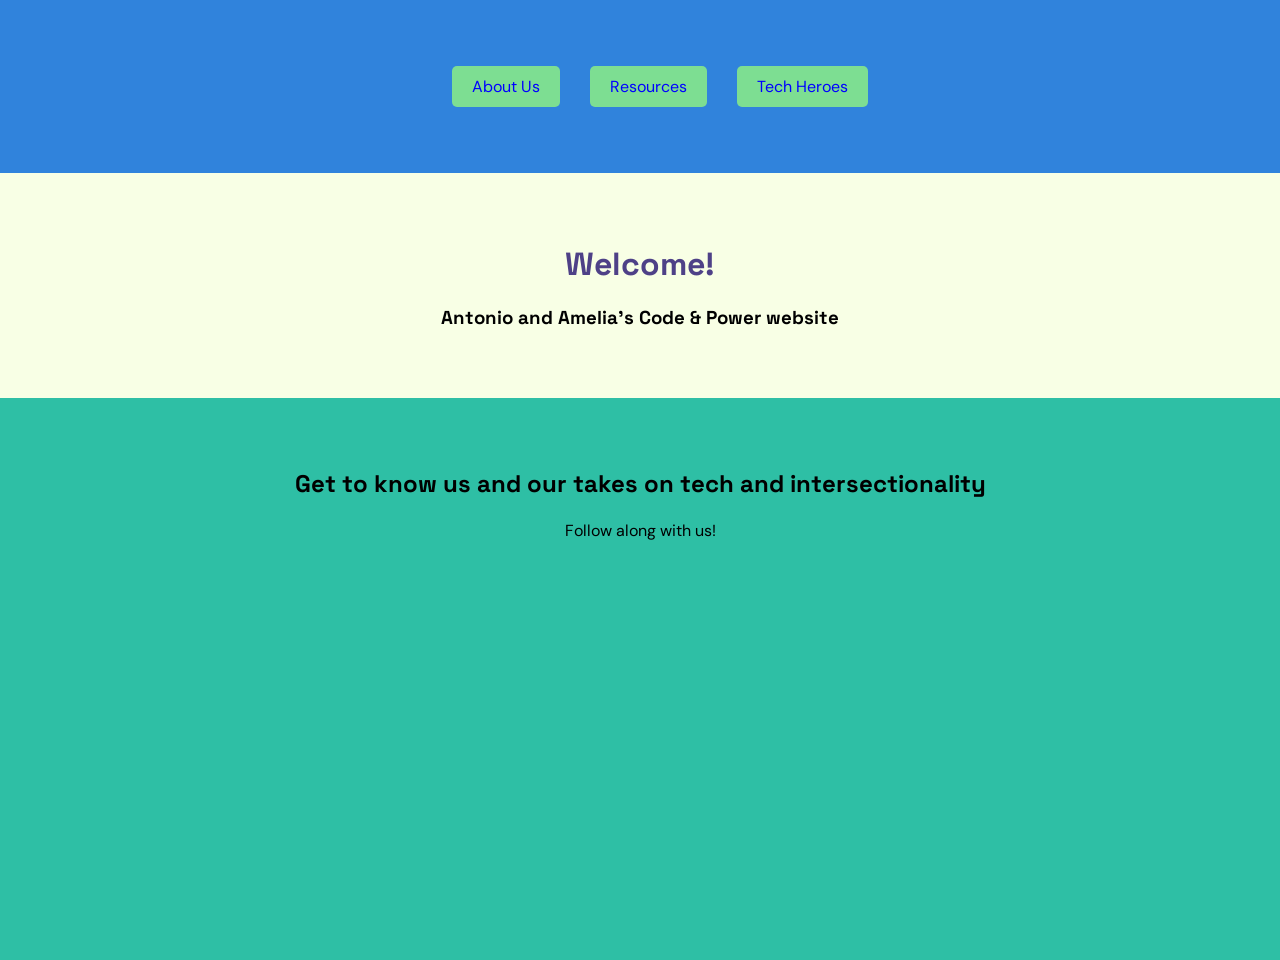
==== index.html @ d865feb1 "Update index.html" ====
<!DOCTYPE html>
<html lang="en">
<head>
    <meta charset="UTF-8">
    <title>Project #2</title>
	<!--Links this page to the style page AC-->
    <link rel="stylesheet" href="styles.css">
</head>

	<!-- The navigation bar AR -->
    <nav aria-label="Main navigation" class="site-nav">
        <ul>
			<!-- Link to the About Us page AR -->
            <li><a class="nav-button" href="aboutus.html">About Us</a></li> <!--Class so we can style the specific buttons AC-->
			<!-- Link to the resources page AR -->
            <li><a class="nav-button" href="resources.html">Resources</a></li> <!--Class so we can style the specific buttons AC-->
			<!-- Link to the tech heroes page AR -->
            <li><a class="nav-button" href="techheroes.html">Tech Heroes</a></li> <!--Class so we can style the specific buttons AC-->
        </ul>
    </nav>
	
<!-- This is the splash/welcome page AR -->
<body class="index"> 
	<!-- The main header and first impression of the website AR -->
	<header class="welcome">
	    <h1>Welcome!</h1>
	    <h3>Antonio and Amelia's Code & Power website</h3> <!--Smaller header to distinguish from the actual title AC-->
	</header>

    <main>
		<!-- This is the subheader AR -->
		<!-- It has a class so we can style it AC-->
        <section class="hero">
		  <div class="hero-content container">
			<!--Header 2 for text AC-->
		    <h2>Get to know us and our takes on tech and intersectionality</h2>
			<!--Paragraph size text AC-->
		    <p class="hero-subhead">Follow along with us!</p>
		  </div>
    </main>
</body>
</html>
---- styles.css ----
/*
  Color Pallette AC
  Light Yellow/background: #F8FFE5
  Dusty Grape: #4E4187
  Brilliant Azure: #3083DC
  Light Green: #7DDE92
  Ocean Mist: #2EBFA5
*/

@import url('https://fonts.googleapis.com/css2?family=DM+Sans&family=Space+Grotesk:wght@500;600;700&display=swap');

.about-us, .resources, .tech-heroes {
  background-color: #F8FFE5; /* Makes the background of the pages a light yellow AC*/
}

h1 {
  color: #4E4187; /* Makes h1 have Dusty Grape color AC*/
  text-align: center; /* Centers h1 AC*/
}

body {
  font-family: 'DM Sans', sans-serif; /* changes font of body text AC*/
}

h1, h2, h3 {
  font-family: 'Space Grotesk', sans-serif; /*changes font of headers AC*/
}

p {
  line-height: 1.6; /* Makes line spacing bigger so it's easier to read AC*/
}

.Antonio-head {
  color: #3083DC; /* Makes headers with this class the Brilliant Azure color AC*/
}

.Amelia-head {
  color: #2EBFA5; /* Makes headers with this class the Ocean Mist color AC*/
}

.site-nav ul {
  display: flex; /* Makes links horizontal AC*/
  gap: 30px; /* Puts a gap between the links AC*/
  list-style: none; /* Gets rid of the bullets AC*/
  justify-content: center; /* Center aligns the links AC*/
}

.site-nav {
  background-color: #3083DC; /*background color for links block on home AC*/
  padding: 50px 20px; 
}

.site-nav a {
  display: inline-block;
  transition: transform 0.2s;
}

.site-nav a:hover {
  transform: scale(1.1); /*Makes nav buttons grow when hovered over AC*/
}

.index {
  text-align: center; /* Aligns text on index page to center AC*/
}

.welcome {
  padding: 50px;
}

.welcome {
  background-color: #F8FFE5; /*background color for Welcome block AC*/
}

.hero {
  background-color: #2EBFA5; /*background color for bottom section of home AC*/
  text-align: center;
  padding: 50px 50px 400px;
}

p a:hover {
  color: red; /* links are red when hovered over AC*/
}

a:visited {
  color: #4E4187; /*visited links turn purple AC*/
}

a:link {
  color: blue /*default link color AC*/
}

body {
  margin: 0;
}

.nav-button {
  background-color: #7DDE92; /*home button colors AC*/
  padding: 10px 20px;
  text-decoration: none; /*gets rid of bullets AC*/
  border-radius: 5px;
}

.hero-text {
  text-align: center;
  padding: 5px 500px 25px 500px;
}

img {
  display: block;
  margin: 0 auto; /*center aligns AC*/
  padding: 5px 50px;
  height: 500px;
}

.Allison-title {
  text-align: center;
  padding: 5px 50px;
}

.hero-links {
  list-style: none; /*gets rid of bullets AC*/
  text-align: center;
}

.hero-links a:hover {
color: red; /*hovered over links are red AC*/
}
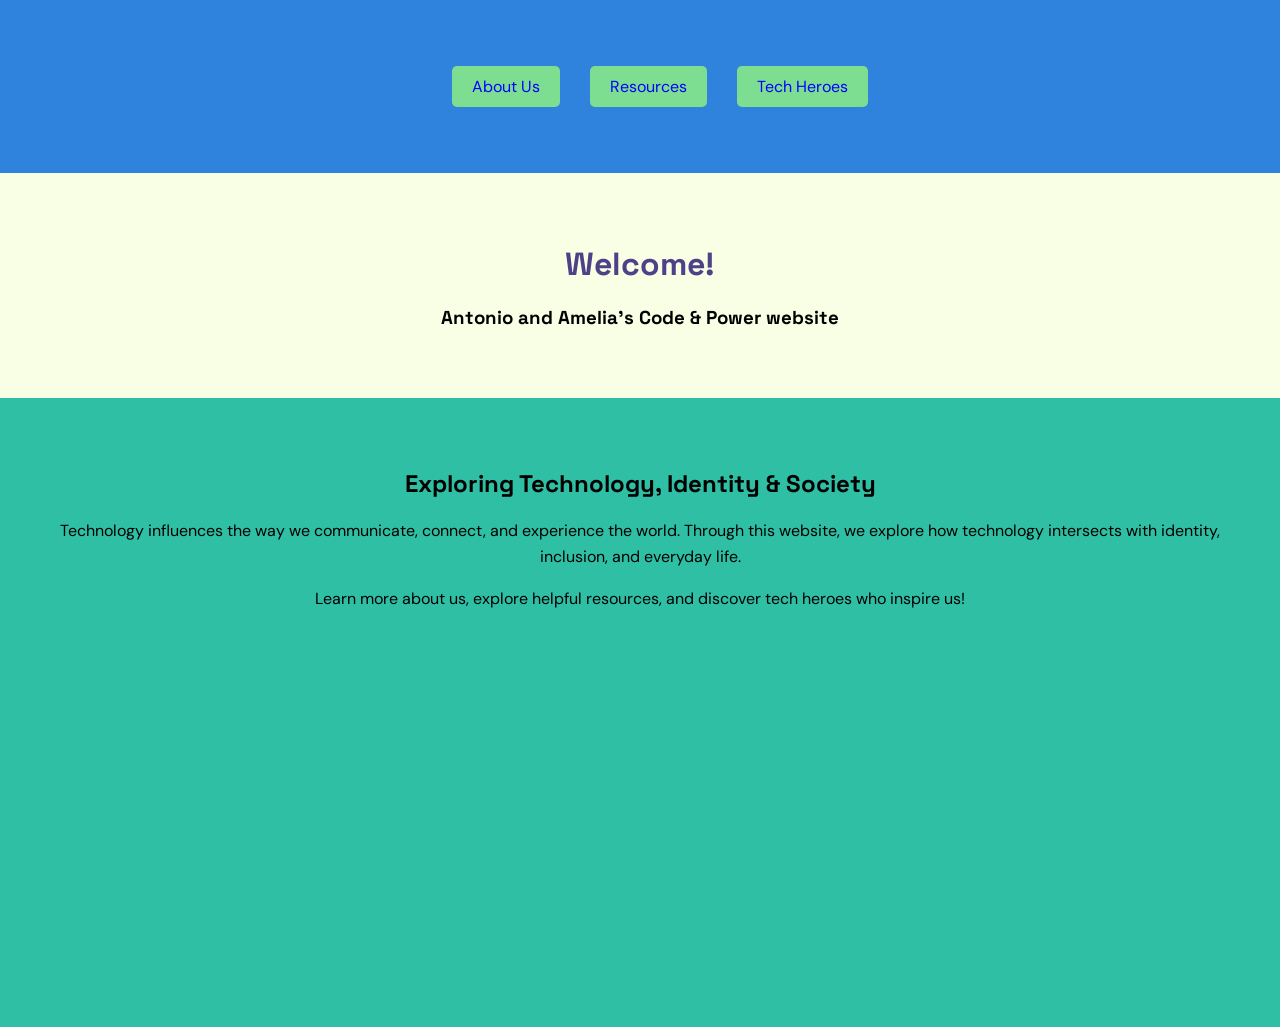
==== commit 86c67b1a: "Update index.html" ====
--- a/index.html
+++ b/index.html
@@ -30,13 +30,24 @@
     <main>
 		<!-- This is the subheader AR -->
 		<!-- It has a class so we can style it AC-->
-        <section class="hero">
-		  <div class="hero-content container">
-			<!--Header 2 for text AC-->
-		    <h2>Get to know us and our takes on tech and intersectionality</h2>
-			<!--Paragraph size text AC-->
-		    <p class="hero-subhead">Follow along with us!</p>
-		  </div>
+    <section class="hero">
+  		<div class="hero-content container">
+		    <h2>Exploring Technology, Identity & Society</h2>
+		
+		    <p class="hero-subhead">
+		      Technology influences the way we communicate,
+		      connect, and experience the world. Through
+		      this website, we explore how technology
+		      intersects with identity, inclusion, and
+		      everyday life.
+		    </p>
+		
+		    <p>
+		      Learn more about us, explore helpful resources,
+		      and discover tech heroes who inspire us!
+		    </p>
+ 		 </div>
+</section>
     </main>
 </body>
 </html>
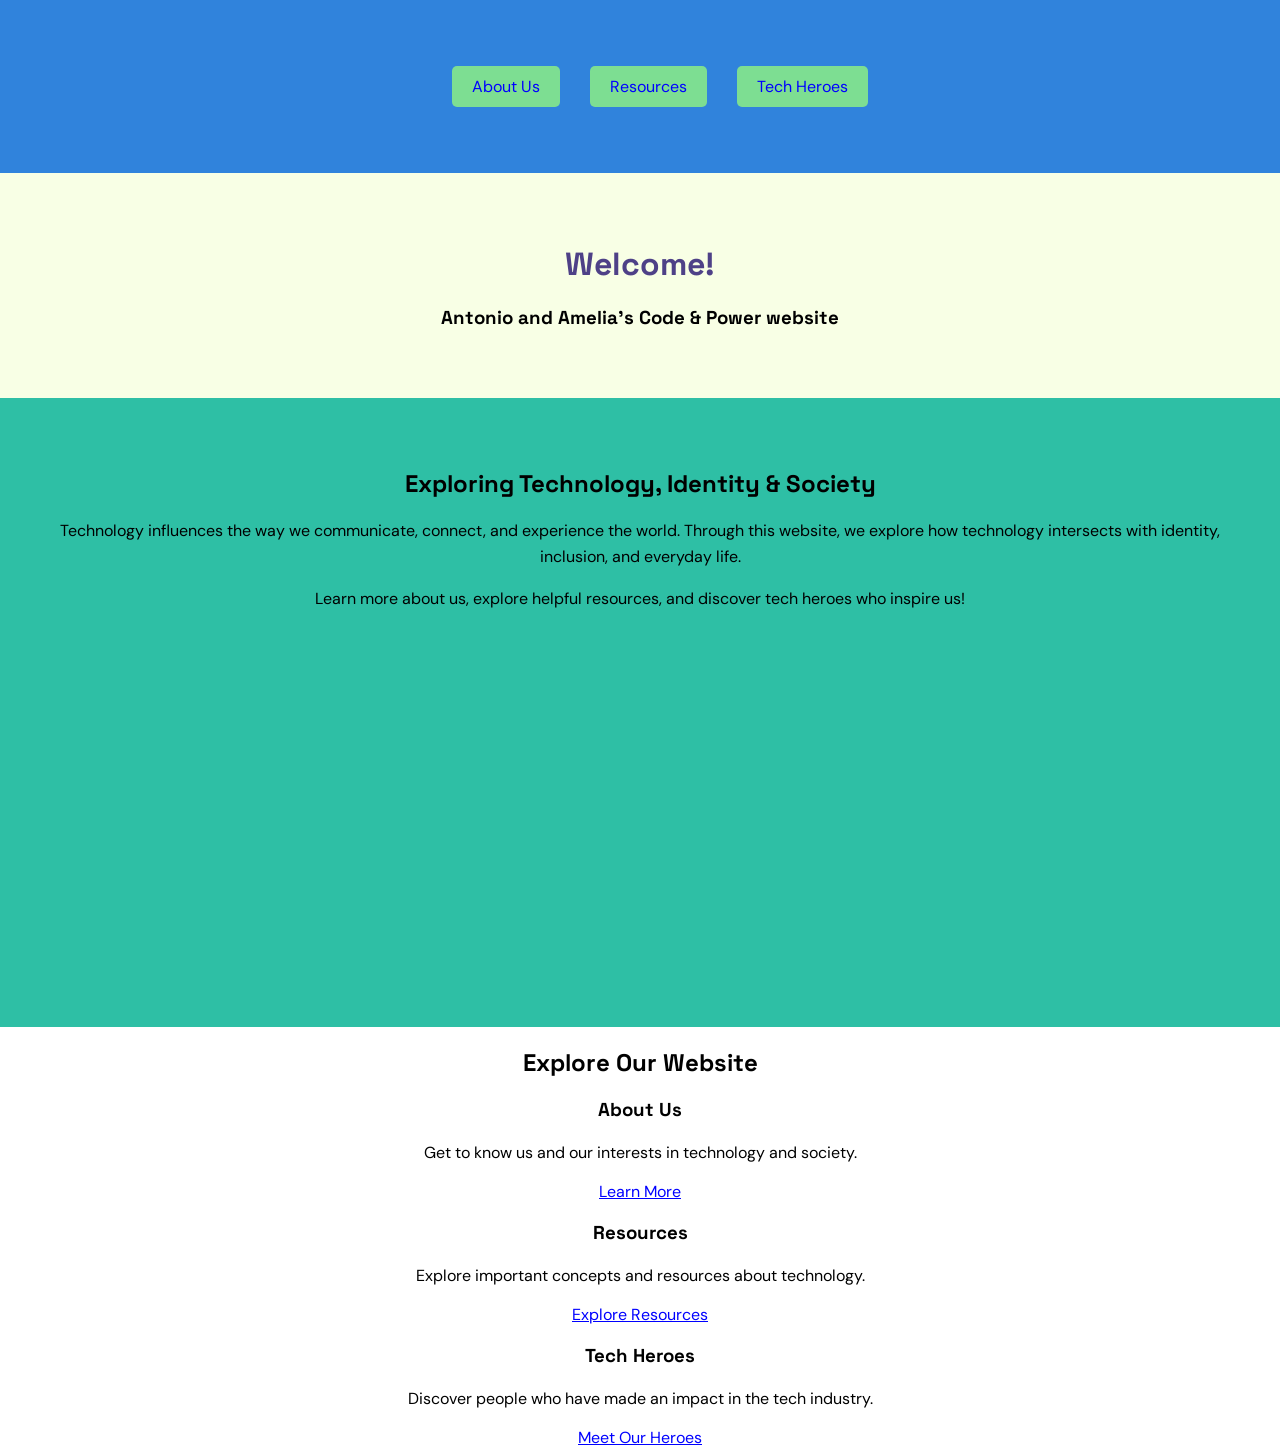
==== commit edf378c0: "Update index.html" ====
--- a/index.html
+++ b/index.html
@@ -30,23 +30,51 @@
     <main>
 		<!-- This is the subheader AR -->
 		<!-- It has a class so we can style it AC-->
-    <section class="hero">
-  		<div class="hero-content container">
-		    <h2>Exploring Technology, Identity & Society</h2>
+	    <section class="hero">
+	  		<div class="hero-content container">
+			    <h2>Exploring Technology, Identity & Society</h2>
+			
+			    <p class="hero-subhead">
+			      Technology influences the way we communicate,
+			      connect, and experience the world. Through
+			      this website, we explore how technology
+			      intersects with identity, inclusion, and
+			      everyday life.
+			    </p>
+			
+			    <p>
+			      Learn more about us, explore helpful resources,
+			      and discover tech heroes who inspire us!
+			    </p>
+	 		 </div>
+		</section>
+		<section class="explore">
+  		<h2>Explore Our Website</h2>
+
+ 		 <div class="card-container">
 		
-		    <p class="hero-subhead">
-		      Technology influences the way we communicate,
-		      connect, and experience the world. Through
-		      this website, we explore how technology
-		      intersects with identity, inclusion, and
-		      everyday life.
-		    </p>
+		    <div class="card">
+		      <h3>About Us</h3>
+		      <p>Get to know us and our interests
+		         in technology and society.</p>
+		      <a href="aboutus.html">Learn More</a>
+		    </div>
 		
-		    <p>
-		      Learn more about us, explore helpful resources,
-		      and discover tech heroes who inspire us!
-		    </p>
- 		 </div>
+		    <div class="card">
+		      <h3>Resources</h3>
+		      <p>Explore important concepts and
+		         resources about technology.</p>
+		      <a href="resources.html">Explore Resources</a>
+		    </div>
+		
+		    <div class="card">
+		      <h3>Tech Heroes</h3>
+		      <p>Discover people who have made
+		         an impact in the tech industry.</p>
+		      <a href="techheroes.html">Meet Our Heroes</a>
+		    </div>
+		
+		  </div>
 </section>
     </main>
 </body>
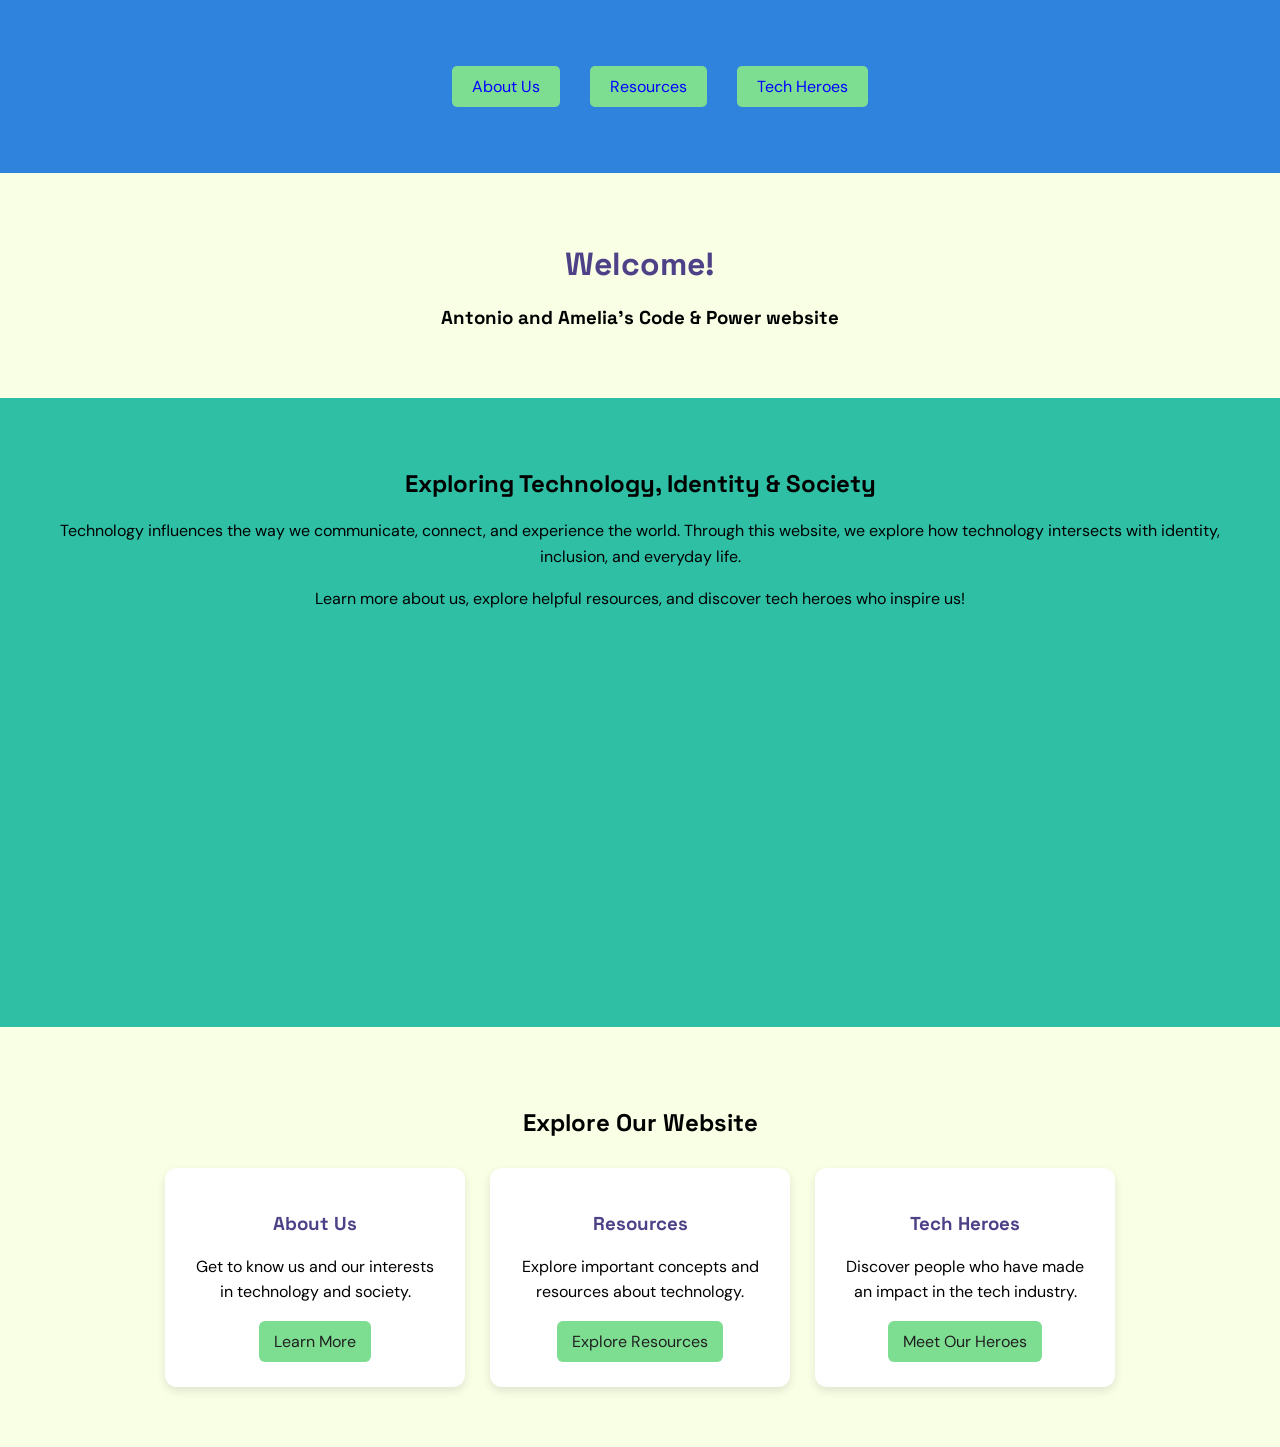
==== commit 634bc2ac: "Update index.html" ====
--- a/index.html
+++ b/index.html
@@ -6,7 +6,10 @@
 	<!--Links this page to the style page AC-->
     <link rel="stylesheet" href="styles.css">
 </head>
-
+	
+<!-- This is the splash/welcome page AR -->
+<body class="index"> 
+	
 	<!-- The navigation bar AR -->
     <nav aria-label="Main navigation" class="site-nav">
         <ul>
@@ -19,8 +22,6 @@
         </ul>
     </nav>
 	
-<!-- This is the splash/welcome page AR -->
-<body class="index"> 
 	<!-- The main header and first impression of the website AR -->
 	<header class="welcome">
 	    <h1>Welcome!</h1>
--- a/styles.css
+++ b/styles.css
@@ -104,6 +104,45 @@
   text-align: center;
   padding: 5px 500px 25px 500px;
 }
+.explore {
+  background-color: #F8FFE5;
+  padding: 60px 20px;
+  text-align: center;
+}
+
+.card-container {
+  display: flex;
+  justify-content: center;
+  gap: 25px;
+  flex-wrap: wrap;
+  margin-top: 30px;
+}
+
+.card {
+  background-color: white;
+  padding: 25px;
+  width: 250px;
+  border-radius: 12px;
+  box-shadow: 0 4px 10px rgba(0,0,0,0.1);
+}
+
+.card h3 {
+  color: #4E4187;
+}
+
+.card a {
+  display: inline-block;
+  background-color: #7DDE92;
+  color: #202020;
+  padding: 10px 15px;
+  border-radius: 6px;
+  text-decoration: none;
+}
+
+.card:hover {
+  transform: translateY(-5px);
+  transition: 0.3s;
+}
 
 img {
   display: block;
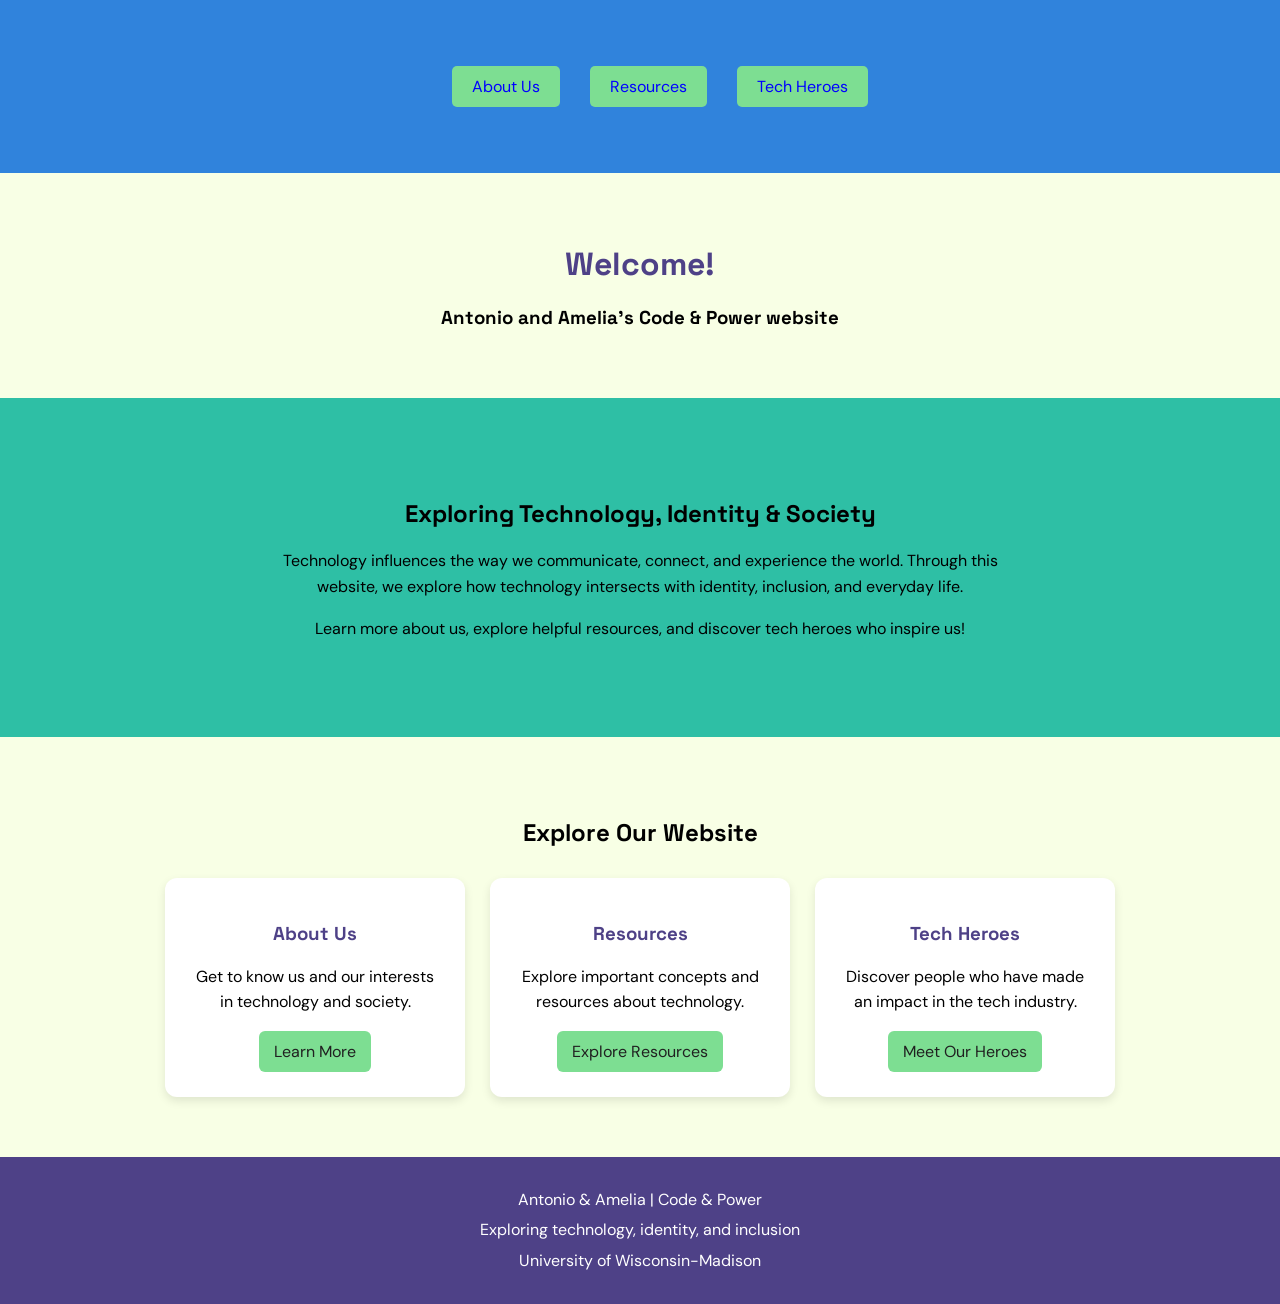
==== commit b69e4b30: "Update index.html" ====
--- a/index.html
+++ b/index.html
@@ -78,5 +78,10 @@
 		  </div>
 </section>
     </main>
+	<footer>
+	  <p>Antonio & Amelia | Code & Power</p>
+	  <p>Exploring technology, identity, and inclusion</p>
+	  <p>University of Wisconsin-Madison</p>
+	</footer>
 </body>
 </html>
--- a/styles.css
+++ b/styles.css
@@ -72,9 +72,25 @@
 }
 
 .hero {
-  background-color: #2EBFA5; /*background color for bottom section of home AC*/
+  background-color: #2EBFA5;
   text-align: center;
-  padding: 50px 50px 400px;
+  padding: 80px 30px;
+}
+
+.hero-content {
+  max-width: 750px;
+  margin: 0 auto;
+}
+
+footer {
+  background-color: #4E4187;
+  color: white;
+  text-align: center;
+  padding: 25px;
+}
+
+footer p {
+  margin: 5px;
 }
 
 p a:hover {
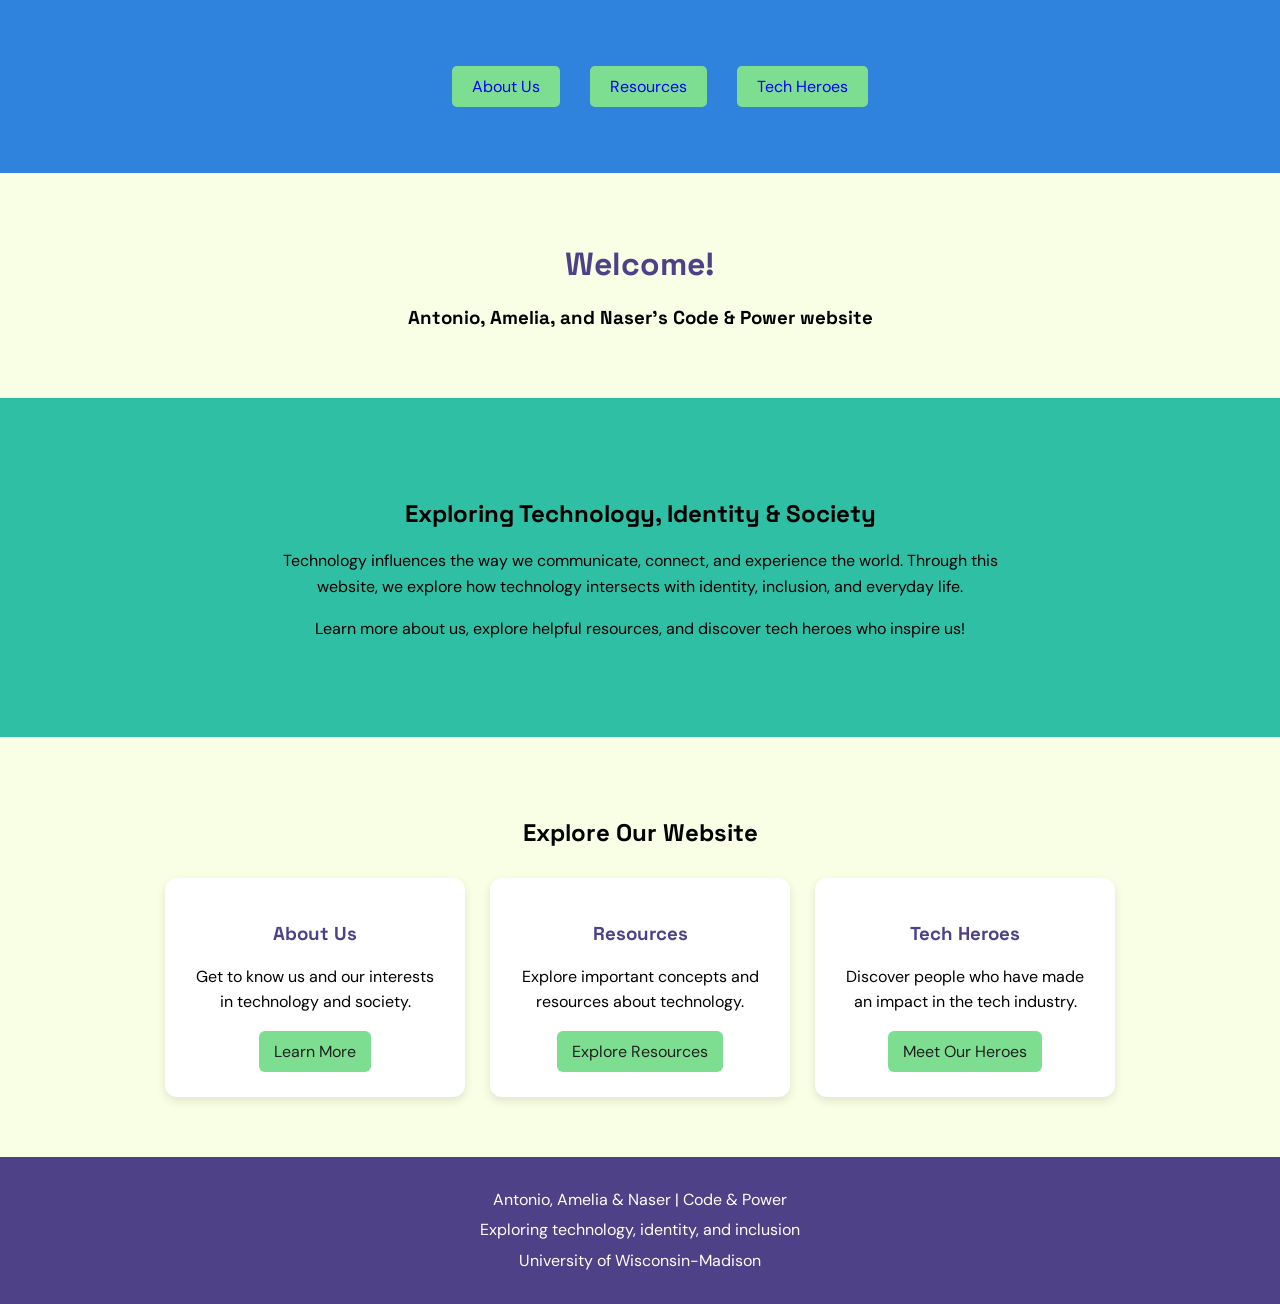
==== commit 343da235: "Add Naser's bio, tech hero, and images" ====
--- a/index.html
+++ b/index.html
@@ -25,7 +25,7 @@
 	<!-- The main header and first impression of the website AR -->
 	<header class="welcome">
 	    <h1>Welcome!</h1>
-	    <h3>Antonio and Amelia's Code & Power website</h3> <!--Smaller header to distinguish from the actual title AC-->
+	    <h3>Antonio, Amelia, and Naser's Code & Power website</h3> <!--Smaller header to distinguish from the actual title AC-->
 	</header>
 
     <main>
@@ -79,7 +79,7 @@
 </section>
     </main>
 	<footer>
-	  <p>Antonio & Amelia | Code & Power</p>
+	  <p>Antonio, Amelia & Naser | Code & Power</p>
 	  <p>Exploring technology, identity, and inclusion</p>
 	  <p>University of Wisconsin-Madison</p>
 	</footer>
--- a/styles.css
+++ b/styles.css
@@ -32,10 +32,24 @@
 
 .Antonio-head {
   color: #3083DC; /* Makes headers with this class the Brilliant Azure color AC*/
+  text-align: center;
 }
 
 .Amelia-head {
   color: #2EBFA5; /* Makes headers with this class the Ocean Mist color AC*/
+  text-align: center;
+}
+
+.bio { 
+  text-align: center; /* Center aligns AC*/
+  max-width: 700px; 
+  margin: 0 auto 50px; /* Gives space on the sides and below the bios while keeping center aligned AC*/
+}
+
+.about-image {
+  width: 450px;
+  height: auto;
+  margin: 80px auto 25px; /* Margin for spacing out the page AC*/
 }
 
 .site-nav ul {
@@ -180,3 +194,159 @@
 .hero-links a:hover {
 color: red; /*hovered over links are red AC*/
 }
+/* Tech Heroes Page Heading AR */
+.heroes-header {
+  text-align: center;
+  padding: 40px 20px;
+  background-color: #F8FFE5;
+}
+
+.heroes-header h1 {
+  color: #4E4187;
+  font-size: 36px;
+}
+
+.heroes-header p {
+  font-size: 18px;
+  max-width: 650px;
+  margin: 0 auto;
+}
+
+/* Container for Both Heroes AR*/
+/* Places both tech hero cards next to each other AR*/
+/* Creates space between cards AR*/
+.heroes-container {
+  display: flex;
+  justify-content: center;
+  align-items: stretch;
+  gap: 30px;
+  padding: 40px 20px;
+  flex-wrap: wrap;
+}
+
+/* Individual Hero Cards */
+.hero-card {
+  background-color: white;
+  width: 400px;
+  max-width: 100%;
+  padding: 30px;
+  border-radius: 15px;
+  box-shadow: 0 4px 12px rgba(0,0,0,0.1);
+  box-sizing: border-box;
+}
+
+/* Tech Hero Names */
+.hero-card h2 {
+  text-align: center;
+  font-size: 26px;
+}
+
+/* Hero Images */
+.hero-card img {
+  display: block;
+  width: 200px;
+  height: 250px;
+  object-fit: cover;
+  border-radius: 10px;
+  margin: 20px auto;
+  padding: 0;
+}
+
+/* Description Paragraphs */
+.hero-card p {
+  text-align: left;
+  line-height: 1.7;
+  font-size: 16px;
+}
+
+/* Links */
+.hero-card .hero-links {
+  list-style: none;
+  padding: 0;
+  text-align: center;
+}
+
+.hero-card .hero-links li {
+  margin-bottom: 12px;
+}
+
+.hero-card .hero-links a {
+  color: #4E4187;
+  font-weight: bold;
+}
+
+.hero-card .hero-links a:hover {
+  color: #3083DC;
+  text-decoration: underline;
+}
+
+/* Hover Effect on Cards */
+.hero-card:hover {
+  transform: translateY(-5px);
+  transition: 0.3s;
+}
+
+/* Smaller Screen Layout */
+@media (max-width: 600px) {
+  .heroes-container {
+    flex-direction: column;
+    align-items: center;
+  }
+
+  .hero-card {
+    width: 100%;
+  }
+}
+.intersectionality-section {
+  background-color: #2EBFA5;
+  text-align: center;
+  padding: 50px 30px;
+}
+
+.intersectionality-section h2 {
+  color: #4E4187;
+}
+
+.intersectionality-section p {
+  max-width: 750px;
+  margin: 0 auto;
+  line-height: 1.8;
+}
+
+.definition-box {
+  background-color: white;
+  padding: 20px;
+  margin: 20px auto;
+  max-width: 750px;
+  border-radius: 10px;
+  box-shadow: 0 3px 8px rgba(0,0,0,0.1);
+}
+
+.resources h1 {
+  color: #4E4187;
+  text-align: center;
+  margin-top: 40px;
+}
+
+.resources > h3 {
+  text-align: center;
+  color: #3083DC;
+  margin: 15px auto 40px;
+  max-width: 650px;
+  padding: 0 20px;
+}
+
+.resources-subtitle {
+  text-align: center;
+  color: #3083DC;
+  font-size: 18px;
+  margin: 15px auto 40px;
+  max-width: 650px;
+  padding: 0 20px;
+}
+
+/* Naser's name and Tech Hero heading use the existing Grape color NE */
+.Naser-head {
+  color: #4E4187;
+  text-align: center;
+}
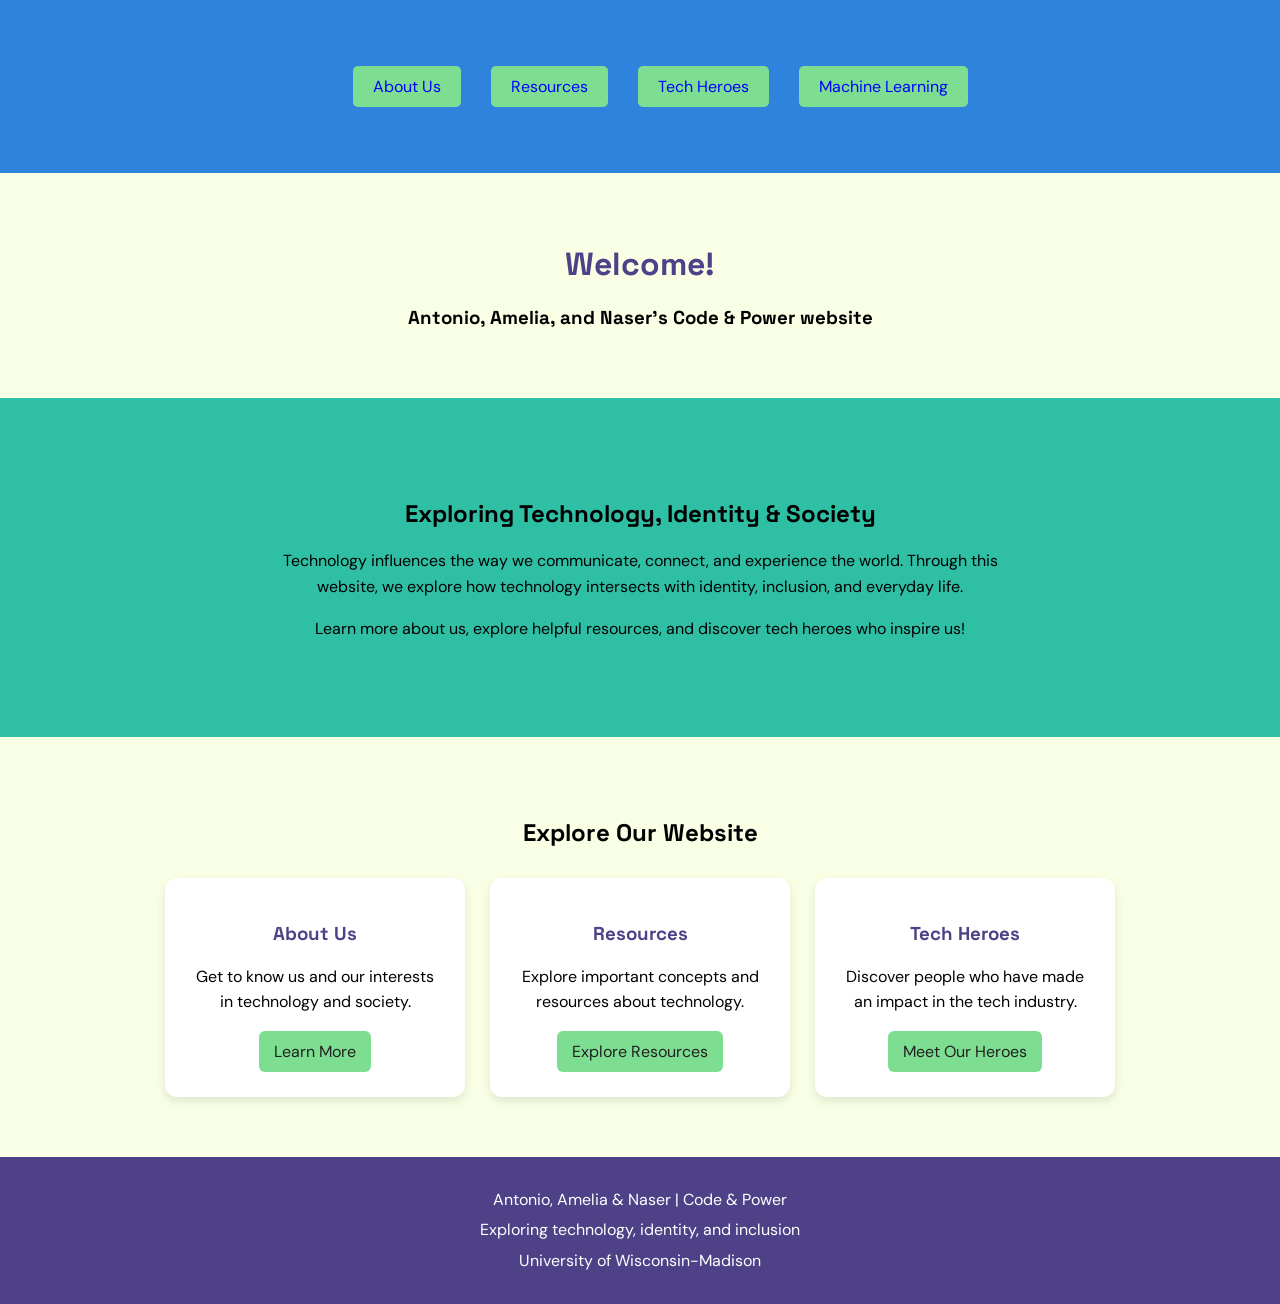
==== commit fdba646d: "Update index.html" ====
--- a/index.html
+++ b/index.html
@@ -19,6 +19,8 @@
             <li><a class="nav-button" href="resources.html">Resources</a></li> <!--Class so we can style the specific buttons AC-->
 			<!-- Link to the tech heroes page AR -->
             <li><a class="nav-button" href="techheroes.html">Tech Heroes</a></li> <!--Class so we can style the specific buttons AC-->
+			<!-- Link to the machine learning page AR -->
+            <li><a class="nav-button" href="machinelearning.html">Machine Learning</a></li> <!--Class so we can style the specific buttons AC-->
         </ul>
     </nav>
 	
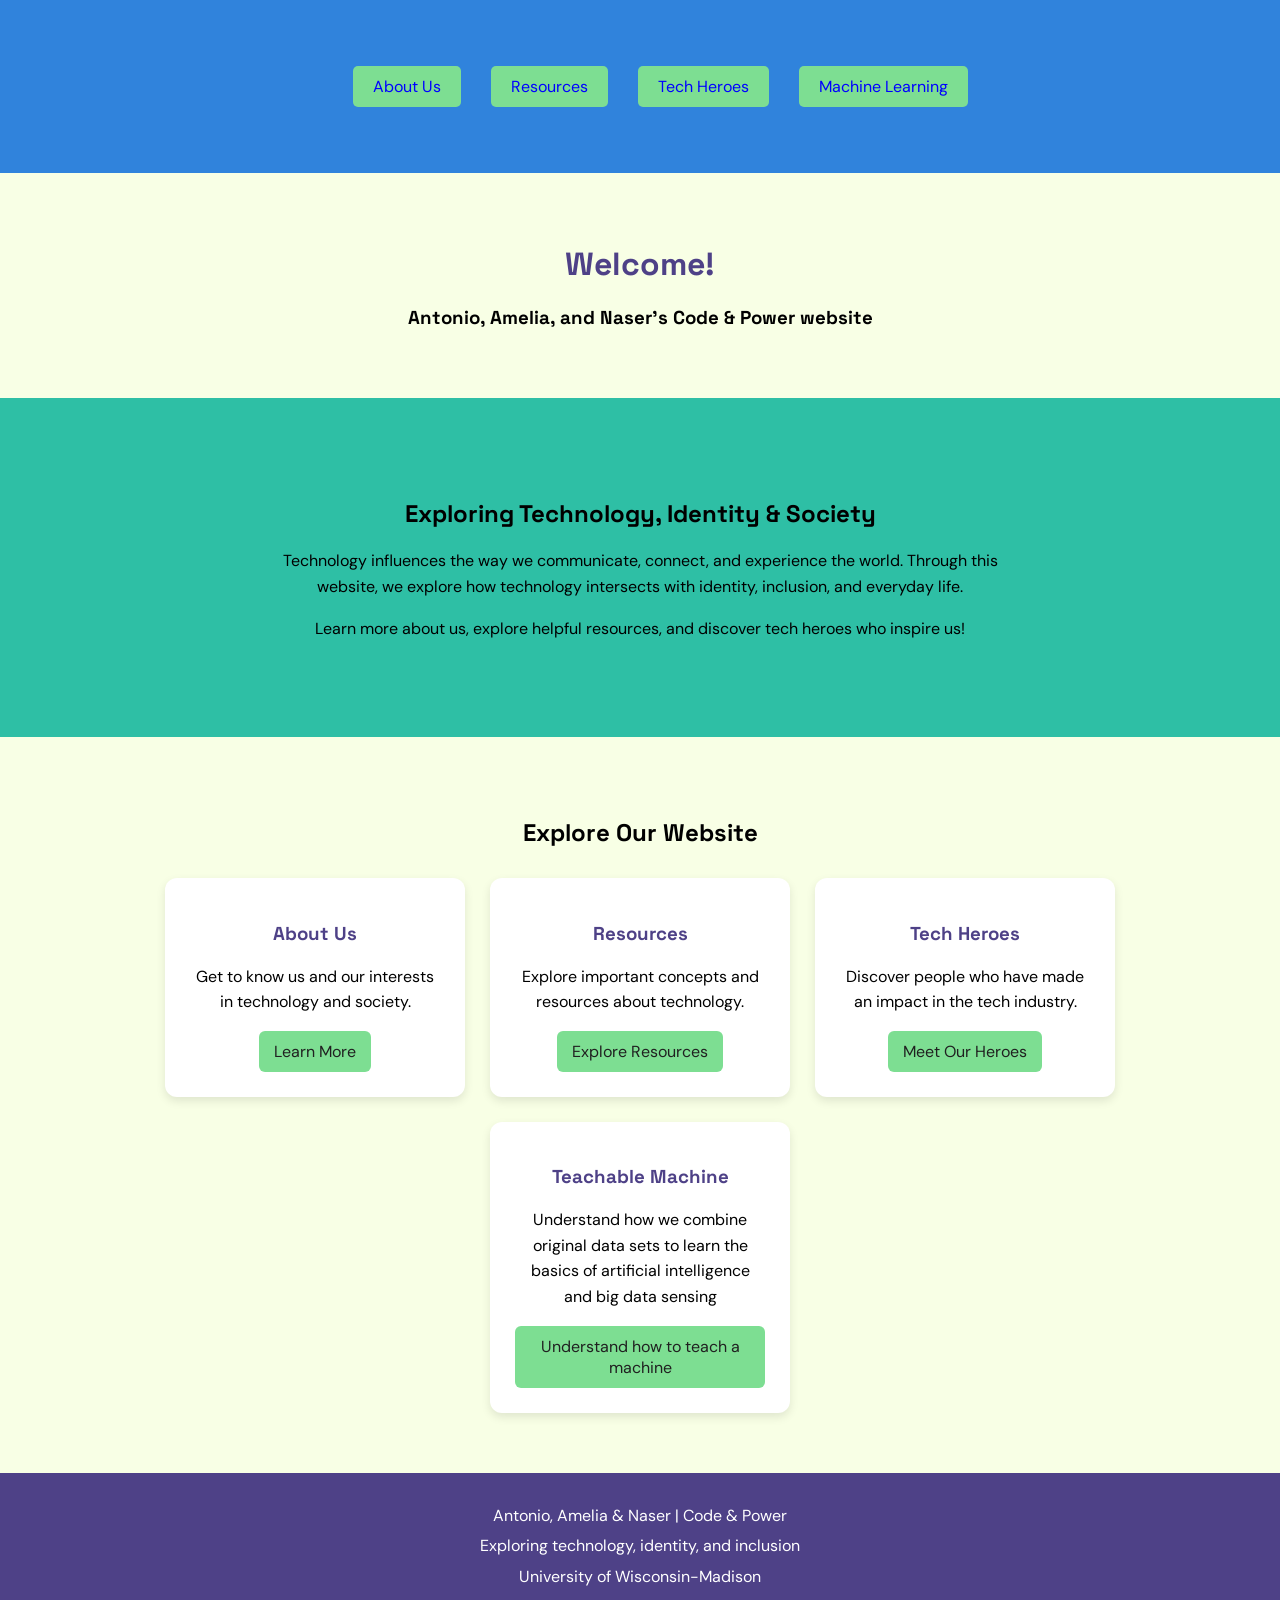
==== commit f1f072d0: "Update index.html" ====
--- a/index.html
+++ b/index.html
@@ -76,6 +76,13 @@
 		         an impact in the tech industry.</p>
 		      <a href="techheroes.html">Meet Our Heroes</a>
 		    </div>
+
+			 <div class="card">
+				 <h3>Teachable Machine</h3>
+				 <p>Understand how we  combine original data sets to 
+					 learn the basics of artificial intelligence and big data sensing</p>
+				 <a href="machinelearning.html">Understand how to teach a machine</a>
+			 </div>
 		
 		  </div>
 </section>
